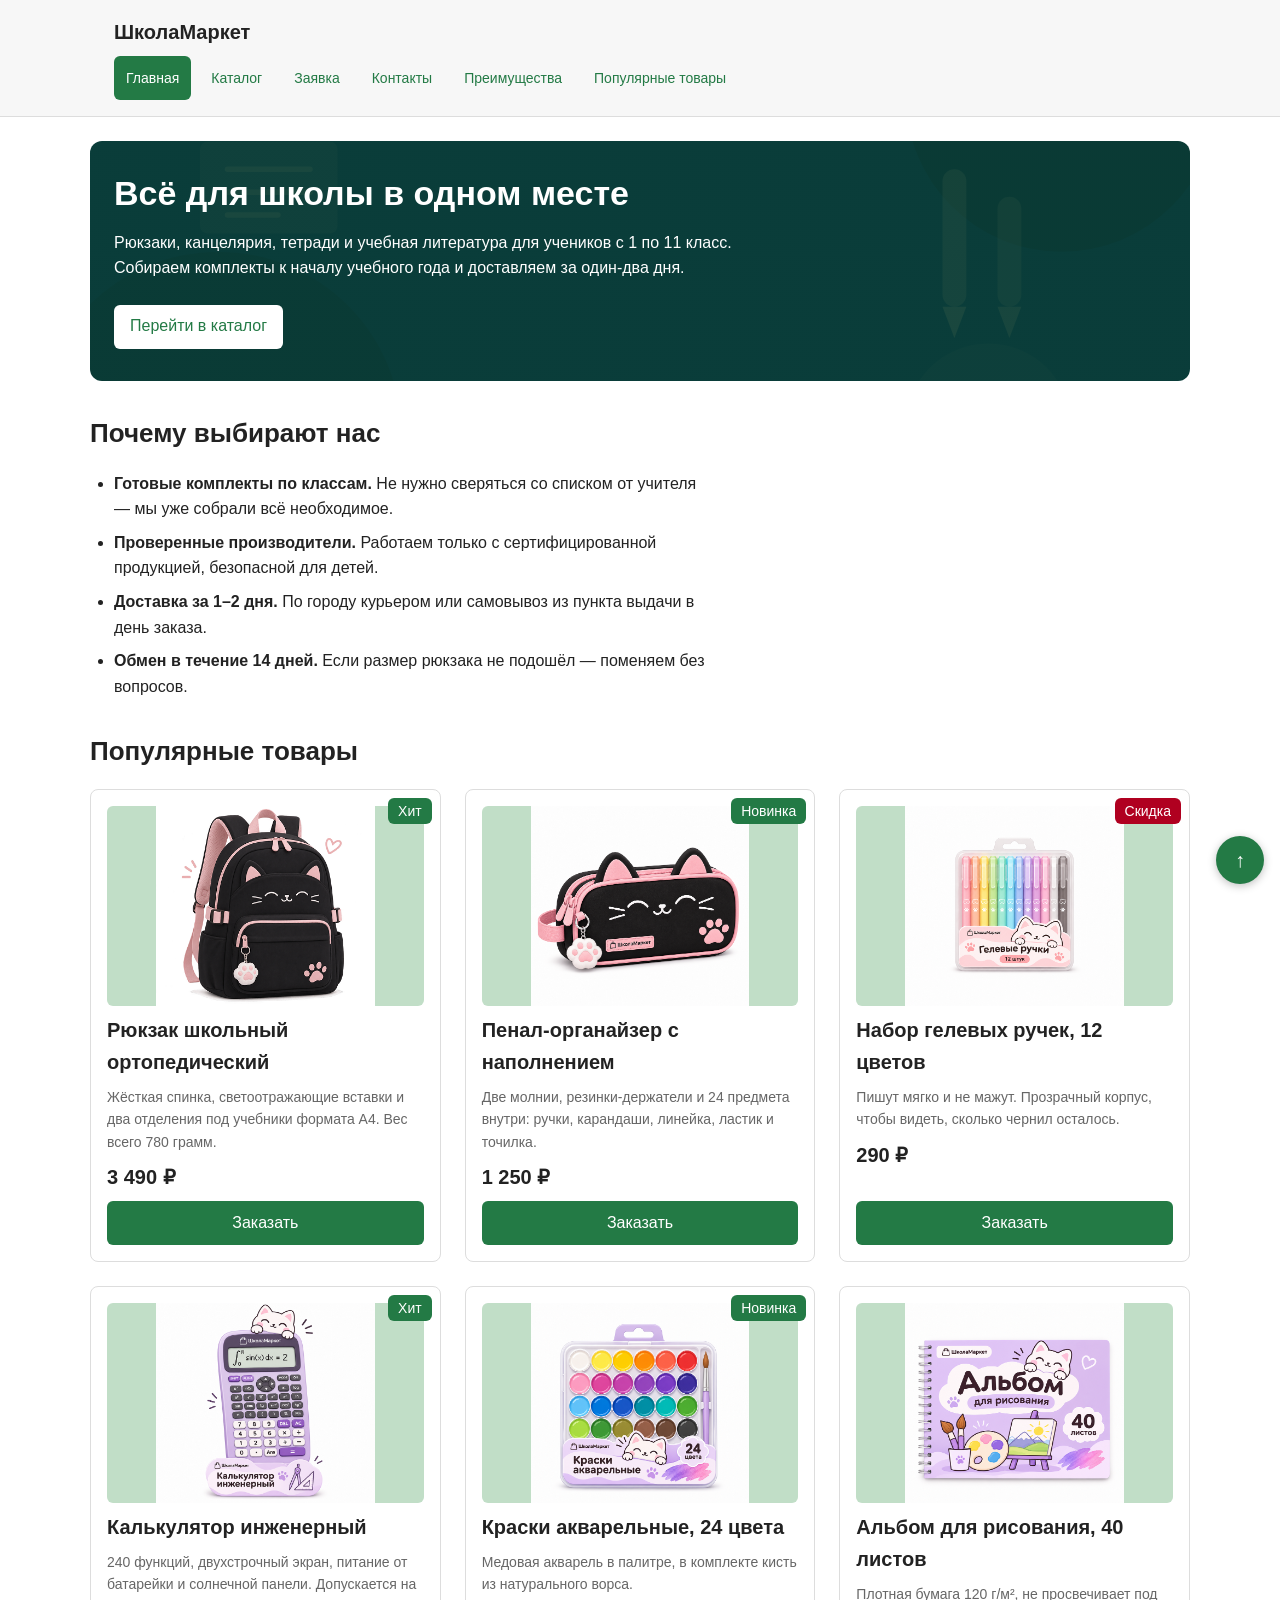
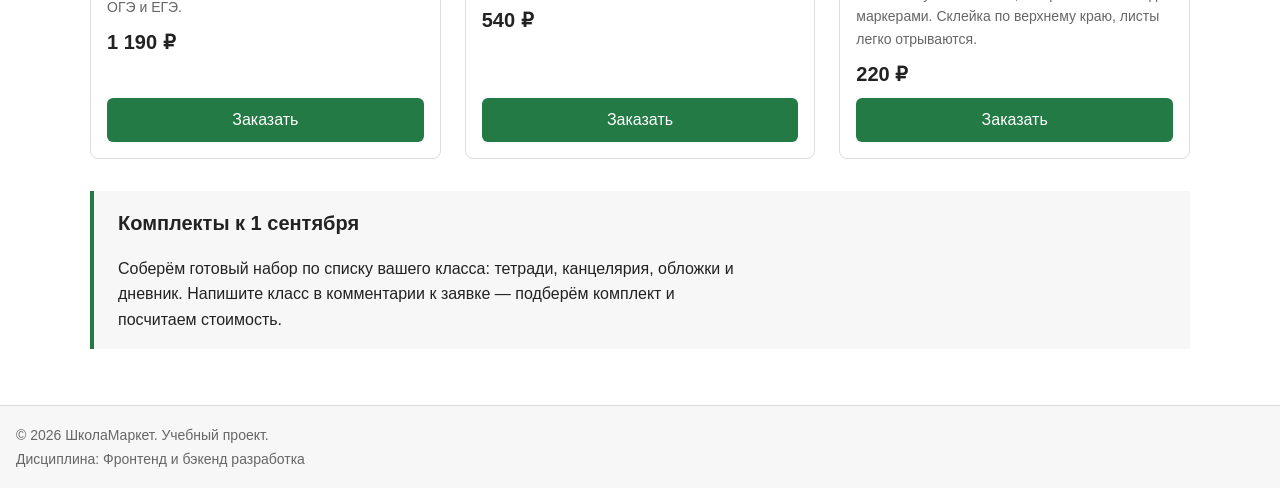
==== index.html @ c1080444 "chore: copy KR3 shop as base for KR4" ====
<!DOCTYPE html>
<html lang="ru">
<head>
  <meta charset="UTF-8">
  <meta name="viewport" content="width=device-width, initial-scale=1.0">
  <meta name="description" content="ШколаМаркет — школьные товары, канцелярия и учебная литература с доставкой.">
  <title>ШколаМаркет — школьные товары и канцелярия</title>
  <link rel="stylesheet" href="css/style.css">
  <link rel="stylesheet" href="css/responsive.css">
  <script src="js/main.js" defer></script>
</head>
<body id="top">
  <a class="skip-link" href="#main-content">
    Перейти к содержимому
  </a>
  <header class="site-header">
    <div class="site-header__inner">
      <a class="site-header__logo" href="index.html">ШколаМаркет</a>
      <nav class="site-nav" aria-label="Основная навигация">
        <ul class="site-nav__list">
          <li class="site-nav__item"><a class="site-nav__link site-nav__link--active" href="index.html" aria-current="page" >Главная</a></li>
          <li class="site-nav__item"><a class="site-nav__link" href="catalog.html">Каталог</a></li>
          <li class="site-nav__item"><a class="site-nav__link" href="order.html">Заявка</a></li>
          <li class="site-nav__item"><a class="site-nav__link" href="contacts.html">Контакты</a></li>
          <li class="site-nav__item"><a class="site-nav__link" href="index.html#advantages">Преимущества</a></li>
          <li class="site-nav__item"><a class="site-nav__link" href="index.html#popular">Популярные товары</a></li>
        </ul>
      </nav>
    </div>
  </header>

  <main id="main-content" tabindex="-1">
    <section class="hero">
      <h1 class="hero__title">Всё для школы в одном месте</h1>
      <p class="hero__text">
        Рюкзаки, канцелярия, тетради и учебная литература для учеников
        с 1 по 11 класс. Собираем комплекты к началу учебного года
        и доставляем за один-два дня.
      </p>
      <a class="button button--primary hero__button" href="catalog.html">Перейти в каталог</a>
    </section>

    <section class="section" id="advantages">
      <h2 class="section__title">Почему выбирают нас</h2>
      <ul class="advantages-list">
        <li class="advantages-list__item">
          <strong>Готовые комплекты по классам.</strong> Не нужно сверяться
          со списком от учителя — мы уже собрали всё необходимое.
        </li>
        <li class="advantages-list__item">
          <strong>Проверенные производители.</strong> Работаем только
          с сертифицированной продукцией, безопасной для детей.
        </li>
        <li class="advantages-list__item">
          <strong>Доставка за 1–2 дня.</strong> По городу курьером
          или самовывоз из пункта выдачи в день заказа.
        </li>
        <li class="advantages-list__item">
          <strong>Обмен в течение 14 дней.</strong> Если размер рюкзака
          не подошёл — поменяем без вопросов.
        </li>
      </ul>
    </section>

    <section class="section" id="popular">
      <h2 class="section__title">Популярные товары</h2>
      <div class="products-grid">

        <article class="product-card">
          <span class="product-card__badge product-card__badge--hit">Хит</span>
          <img
              class="product-card__image"
              src="images/backpack-800.png"
              srcset="images/backpack-400.png 400w,
                      images/backpack-800.png 800w"
              sizes="(max-width: 767px) calc(100vw - 66px),
                    (max-width: 1023px) 45vw,
                    350px"
              width="800"
              height="730"
              alt="Чёрный школьный рюкзак с розовыми лямками и кошачьей мордочкой"
              loading="lazy"
          >
          <h3 class="product-card__title">Рюкзак школьный ортопедический</h3>
          <p class="product-card__description">
            Жёсткая спинка, светоотражающие вставки и два отделения под
            учебники формата А4. Вес всего 780 грамм.
          </p>
          <p class="product-card__price">3 490 ₽</p>
          <button class="button button--primary product-card__button" type="button" data-product="Рюкзак школьный ортопедический">
            Заказать
          </button>
        </article>

        <article class="product-card">
          <span class="product-card__badge product-card__badge--new">Новинка</span>
          <img class="product-card__image"
              src="images/pencil-case.png"
              width="400" height="300"
              alt="Чёрно-розовый пенал с кошачьими ушками и брелоком" loading="lazy">

          <h3 class="product-card__title">
            Пенал-органайзер с наполнением
          </h3>
          <p class="product-card__description">
            Две молнии, резинки-держатели и 24 предмета внутри: ручки,
            карандаши, линейка, ластик и точилка.
          </p>
          <p class="product-card__price">1 250 ₽</p>
          <button class="button button--primary product-card__button" type="button" data-product="Пенал-органайзер с наполнением">
            Заказать
          </button>
        </article>

        <article class="product-card">
          <span class="product-card__badge product-card__badge--sale">Скидка</span>
          <img class="product-card__image" src="images/pens.png" width="400" height="300"
               alt="Набор гелевых ручек разных цветов" loading="lazy">
          <h3 class="product-card__title">Набор гелевых ручек, 12 цветов</h3>
          <p class="product-card__description">
            Пишут мягко и не мажут. Прозрачный корпус, чтобы видеть,
            сколько чернил осталось.
          </p>
          <p class="product-card__price">290 ₽</p>
          <button class="button button--primary product-card__button" type="button" data-product="Набор гелевых ручек, 12 цветов">
            Заказать
          </button>
        </article>
        
        <article class="product-card">
          <span class="product-card__badge product-card__badge--hit">Хит</span>
          <img class="product-card__image" src="images/calculator.png" width="400" height="300"
               alt="Инженерный калькулятор с большим экраном" loading="lazy">
          <h3 class="product-card__title">Калькулятор инженерный</h3>
          <p class="product-card__description">
            240 функций, двухстрочный экран, питание от батарейки
            и солнечной панели. Допускается на ОГЭ и ЕГЭ.
          </p>
          <p class="product-card__price">1 190 ₽</p>
          <button class="button button--primary product-card__button" type="button" data-product="Калькулятор инженерный">
            Заказать
          </button>
        </article>

        <article class="product-card">
          <span class="product-card__badge product-card__badge--new">Новинка</span>
          <img class="product-card__image" src="images/paints.png" width="400" height="300"
               alt="Палитра акварельных красок с кистью" loading="lazy">
          <h3 class="product-card__title">Краски акварельные, 24 цвета</h3>
          <p class="product-card__description">
            Медовая акварель в палитре, в комплекте кисть
            из натурального ворса.
          </p>
          <p class="product-card__price">540 ₽</p>
          <button class="button button--primary product-card__button" type="button" data-product="Краски акварельные, 24 цвета">
            Заказать
          </button>
        </article>

        <article class="product-card">
          <img class="product-card__image" src="images/album.png" width="400" height="300"
               alt="Альбом для рисования на пружине" loading="lazy">
          <h3 class="product-card__title">Альбом для рисования, 40 листов</h3>
          <p class="product-card__description">
            Плотная бумага 120 г/м², не просвечивает под маркерами.
            Склейка по верхнему краю, листы легко отрываются.
          </p>
          <p class="product-card__price">220 ₽</p>
          <button class="button button--primary product-card__button" type="button" data-product="Альбом для рисования, 40 листов">
            Заказать
          </button>
        </article>
      </div>
    </section>

    <aside class="aside-info">
      <h2 class="aside-info__title">Комплекты к 1 сентября</h2>
      <p class="aside-info__text">
        Соберём готовый набор по списку вашего класса: тетради, канцелярия,
        обложки и дневник. Напишите класс в комментарии к заявке — подберём
        комплект и посчитаем стоимость.
      </p>
    </aside>
  </main>

  <footer class="site-footer" id="contacts">
    <p>&copy; 2026 ШколаМаркет. Учебный проект.</p>
    <p>Дисциплина: Фронтенд и бэкенд разработка</p>
  </footer>

  <dialog class="order-dialog" id="order-dialog" aria-labelledby="order-dialog-title">
    <h2 class="order-dialog__title" id="order-dialog-title">Оформление заявки</h2>
    <form class="order-form" id="order-form" action="#" method="post" novalidate>
      <input id="selected-product" name="selected-product" type="hidden">

      <div class="order-form__field">
        <label class="order-form__label" for="order-name">Имя</label>
        <input class="order-form__input" id="order-name" name="name" type="text"
               placeholder="Введите ваше имя" minlength="2" autocomplete="given-name" required>
      </div>

      <div class="order-form__field">
        <label class="order-form__label" for="order-email">E-mail</label>
        <input class="order-form__input" id="order-email" name="email" type="email"
               placeholder="example@mail.ru" autocomplete="email" required>
      </div>

      <div class="order-form__field">
        <label class="order-form__label" for="order-phone">
          Телефон *
        </label>
        <input
          class="order-form__input"
          id="order-phone"
          name="phone"
          type="tel"
          inputmode="tel"
          autocomplete="tel"
          placeholder="+7 (900) 000-00-00"
          pattern="^\+7 \(\d{3}\) \d{3}-\d{2}-\d{2}$"
          aria-describedby="dialog-phone-hint"
          required
        >
        <small class="order-form__hint" id="dialog-phone-hint">
          Формат: +7 (900) 000-00-00
        </small>
      </div>

      <div class="order-form__field">
        <label class="order-form__label" for="order-date">Дата связи</label>
        <input class="order-form__input" id="order-date" name="date" type="date">
      </div>

      <div class="order-form__field">
        <label class="order-form__label" for="order-topic">Тема заявки</label>
        <select class="order-form__select" id="order-topic" name="topic" required>
          <option value="">Выберите тему</option>
          <option value="product">Заказ товара</option>
          <option value="set">Комплект к 1 сентября</option>
          <option value="consultation">Консультация</option>
          <option value="delivery">Доставка</option>
        </select>
      </div>

      <div class="order-form__field">
        <label class="order-form__label" for="order-comment">Комментарий</label>
        <textarea class="order-form__textarea" id="order-comment" name="comment" rows="4"
                  placeholder="Класс, список от учителя, пожелания по заказу"></textarea>
      </div>

      <div class="order-form__field order-form__field--checkbox">
        <label class="order-form__label">
          <input class="order-form__checkbox" id="order-agreement" name="agreement" type="checkbox" required>
          Я согласен на обработку данных
        </label>
      </div>

      <div class="order-form__actions">
        <button class="button button--secondary" type="button" id="close-order-dialog">Закрыть</button>
        <button class="button button--primary" type="submit">Отправить заявку</button>
      </div>
    </form>
  </dialog>

  <p class="success-message"
    id="success-message"
    role="status"
    hidden>
    Учебная заявка проверена. Данные не отправлялись.
  </p>

  <a class="scroll-top" href="#top" aria-label="Наверх">↑</a>
</body>
</html>
---- css/style.css ----
/* ===============================
   1. Переменные проекта
   =============================== */
:root {
  /* Цвета */
  --color-bg: #ffffff;
  --color-text: #222222;
  --color-muted: #666666;
  --color-primary: #237a45;
  --color-primary-dark: #17552f;
  --color-border: #dddddd;
  --color-surface: #f7f7f7;
  --color-surface-accent: #c1dec7;
  --color-danger: #b00020;
  --color-success: #237a45;
  --color-success-bg: #eefaf0;
  --color-white: #ffffff;

  /* Отступы */
  --space-xs: 4px;
  --space-sm: 8px;
  --space-md: 16px;
  --space-lg: 24px;
  --space-xl: 32px;

  /* Шкала размеров текста */
  --text-sm: 14px;
  --text-base: 16px;
  --text-lg: 20px;
  --text-xl: 26px;
  --text-2xl: 34px;

  /* Скругления */
  --radius-sm: 6px;
  --radius-md: 8px;
  --radius-lg: 12px;

  /* Размеры */
  --container-width: 1100px;
}

/* ===============================
   2. Базовые стили
   =============================== */
html {
  scroll-behavior: smooth;
}

:target {
  outline: 2px dashed var(--color-primary);
  outline-offset: 4px;
}

* {
  box-sizing: border-box;
}

body {
  margin: 0;
  font-family: Arial, sans-serif;
  font-size: var(--text-base);
  line-height: 1.6;
  color: var(--color-text);
  background-color: var(--color-bg);
  padding-bottom: 88px;
}

/* Картинки никогда не шире своего контейнера */
img {
  max-width: 100%;
  height: auto;
}

main {
  padding: var(--space-lg);
}

a {
  color: var(--color-primary);
}

a:hover {
  color: var(--color-primary-dark);
}

a:focus-visible {
  outline: 2px solid var(--color-primary);
  outline-offset: 3px;
}

/* ===============================
   3. Блок button
   =============================== */
.button {
  display: inline-block;
  padding: var(--space-sm) var(--space-md);
  border: none;
  border-radius: var(--radius-sm);
  font: inherit;
  font-size: var(--text-base);
  text-decoration: none;
  cursor: pointer;
}

.button--primary {
  color: var(--color-white);
  background-color: var(--color-primary);
}

.button--primary:hover {
  color: var(--color-white);
  background-color: var(--color-primary-dark);
}

.button--secondary {
  color: var(--color-primary);
  background-color: transparent;
  border: 1px solid var(--color-primary);
}

.button--secondary:hover {
  color: var(--color-white);
  background-color: var(--color-primary);
}

.button:focus-visible {
  outline: 2px solid var(--color-primary);
  outline-offset: 3px;
}

.button:disabled,
.button--disabled {
  opacity: 0.6;
  cursor: not-allowed;
}

/* ===============================
   4. Блок site-header (прилипает)
   =============================== */
.site-header {
  position: sticky;
  top: 0;
  z-index: 10;
  background-color: var(--color-surface);
  border-bottom: 1px solid var(--color-border);
}

.site-header__inner {
  max-width: var(--container-width);
  margin: 0 auto;
  padding: var(--space-md) var(--space-lg);
}

.site-header__logo {
  font-size: var(--text-lg);
  font-weight: 700;
  color: var(--color-text);
  text-decoration: none;
}

/* ===============================
   5. Блок site-nav
   =============================== */
.site-nav__list {
  display: flex;
  flex-wrap: wrap;
  justify-content: center;
  align-items: center;
  gap: var(--space-sm);
  padding: 0;
  margin: var(--space-sm) 0 0;
  list-style: none;
}

.site-nav__link {
  display: inline-block;
  padding: var(--space-xs) var(--space-md);
  font-size: var(--text-sm);
  color: var(--color-primary);
  text-decoration: none;
  border-radius: var(--radius-sm);
}

.site-nav__link:hover {
  color: var(--color-white);
  background-color: var(--color-primary);
}

.site-nav__link:focus-visible {
  outline: 2px solid var(--color-primary);
  outline-offset: 3px;
}

.site-nav__link--active {
  color: var(--color-white);
  background-color: var(--color-primary);
}

/* ===============================
   6. Блок breadcrumbs
   =============================== */
.breadcrumbs {
  max-width: var(--container-width);
  margin: 0 auto var(--space-md);
  font-size: var(--text-sm);
  color: var(--color-muted);
}

.breadcrumbs__link {
  color: var(--color-primary);
}

.breadcrumbs__link--inner::before,
.breadcrumbs__current::before {
  content: " / ";
  color: var(--color-muted);
}

/* ===============================
   7. Блок hero
   =============================== */
.hero {
  position: relative;
  max-width: var(--container-width);
  margin: 0 auto var(--space-xl);
  padding: var(--space-xl) var(--space-lg);
  background-image:
    linear-gradient(rgba(12, 55, 30, 0.82), rgba(12, 55, 30, 0.82)),
    url("../images/hero-bg.svg");
  background-size: cover;
  background-position: center;
  background-repeat: no-repeat;
  border-radius: var(--radius-lg);
  color: var(--color-white);
}

.hero__button {
  color: var(--color-primary);
  background-color: var(--color-white);
}

.hero__button:hover {
  color: var(--color-primary-dark);
  background-color: var(--color-surface-accent);
}

.hero__title {
  margin: 0 0 var(--space-md);
  font-size: var(--text-2xl);
}

.hero__text {
  max-width: 70ch;
  margin: 0 0 var(--space-lg);
}

/* ===============================
   8. Блок section
   =============================== */
.section {
  max-width: var(--container-width);
  margin: 0 auto var(--space-xl);
}

.section__title {
  margin: 0 0 var(--space-md);
  font-size: var(--text-xl);
}

.section p {
  max-width: 70ch;
}

/* ===============================
   9. Списки
   =============================== */
.advantages-list,
.contacts-list {
  max-width: 70ch;
  padding-left: var(--space-lg);
}

.advantages-list__item,
.contacts-list__item {
  margin-bottom: var(--space-sm);
}

/* ===============================
   10. Блок products-grid
   =============================== */
.products-grid {
  display: grid;
  grid-template-columns: repeat(3, minmax(0, 1fr));
  gap: var(--space-lg);
}

/* ===============================
   11. Блок product-card
   =============================== */
.product-card {
  position: relative;
  display: flex;
  flex-direction: column;
  gap: var(--space-sm);
  padding: var(--space-md);
  border: 1px solid var(--color-border);
  border-radius: var(--radius-md);
  background-color: var(--color-bg);
}

.product-card:hover {
  border-color: var(--color-primary);
}

.product-card__image {
  width: 100%;
  height: 150px;
  object-fit: contain;
  border-radius: var(--radius-sm);
  background-color: var(--color-surface-accent);
}

.product-card__badge {
  position: absolute;
  top: var(--space-sm);
  right: var(--space-sm);
  z-index: 1;
  padding: 2px 10px;
  font-size: var(--text-sm);
  color: var(--color-white);
  background-color: var(--color-primary);
  border-radius: var(--radius-sm);
}

.product-card__badge--hit {
  background-color: var(--color-primary);
}

.product-card__badge--new {
  background-color: var(--color-success);
}

.product-card__badge--sale {
  background-color: var(--color-danger);
}

.product-card__title {
  margin: 0;
  font-size: var(--text-lg);
}

.product-card__description {
  margin: 0;
  font-size: var(--text-sm);
  color: var(--color-muted);
}

.product-card__price {
  margin: 0;
  font-size: var(--text-lg);
  font-weight: 700;
}

.product-card__button {
  margin-top: auto;
  align-self: flex-start;
}

/* ===============================
   12. Блок product (страница товара)
   =============================== */
.product {
  max-width: var(--container-width);
  margin: 0 auto var(--space-xl);
  display: grid;
  grid-template-columns: minmax(0, 400px) minmax(0, 1fr);
  gap: var(--space-xl);
}

.product__media {
  position: relative;
  margin: 0;
}

.product__image {
  width: 100%;
  border-radius: var(--radius-md);
  background-color: var(--color-surface-accent);
}

.product__badge {
  position: absolute;
  top: var(--space-md);
  left: var(--space-md);
  z-index: 1;
  padding: var(--space-xs) var(--space-md);
  color: var(--color-white);
  background-color: var(--color-primary);
  border-radius: var(--radius-sm);
}

.product__caption {
  margin-top: var(--space-sm);
  font-size: var(--text-sm);
  color: var(--color-muted);
}

.product__title {
  margin: 0 0 var(--space-md);
  font-size: var(--text-xl);
}

.product__price {
  margin: 0 0 var(--space-md);
  font-size: var(--text-2xl);
  font-weight: 700;
  color: var(--color-primary);
}

.product__price-old {
  margin-left: var(--space-sm);
  font-size: var(--text-lg);
  font-weight: 400;
  color: var(--color-muted);
  text-decoration: line-through;
}

.product__text {
  margin: 0 0 var(--space-md);
}

.product__features {
  margin: 0 0 var(--space-lg);
  padding-left: var(--space-lg);
}

.product__feature {
  margin-bottom: var(--space-xs);
}

.product__actions {
  display: flex;
  flex-wrap: wrap;
  gap: var(--space-md);
}

/* ===============================
   13. Блок product-table
   =============================== */
.product-table {
  width: 100%;
  max-width: var(--container-width);
  border-collapse: collapse;
  border: 1px solid var(--color-border);
  border-radius: var(--radius-md);
  overflow: hidden;
}

.product-table__caption {
  margin-bottom: var(--space-sm);
  font-size: var(--text-sm);
  color: var(--color-muted);
  text-align: left;
}

.product-table__cell {
  padding: var(--space-sm) var(--space-md);
  border-bottom: 1px solid var(--color-border);
  text-align: left;
}

.product-table__head .product-table__cell {
  background-color: var(--color-primary);
  color: var(--color-white);
}

.product-table__row:nth-child(even) {
  background-color: var(--color-surface);
}

.product-table__row:hover {
  background-color: var(--color-surface-accent);
}

/* ===============================
   14. Блок aside-info
   =============================== */
.aside-info {
  max-width: var(--container-width);
  margin: 0 auto var(--space-xl);
  padding: var(--space-md) var(--space-lg);
  border-left: 4px solid var(--color-primary);
  background-color: var(--color-surface);
}

.aside-info__title {
  margin-top: 0;
  font-size: var(--text-lg);
}

.aside-info__text {
  max-width: 70ch;
  margin-bottom: 0;
}

/* ===============================
   15. Блок catalog-layout
   =============================== */
.catalog-layout {
  max-width: var(--container-width);
  margin: 0 auto var(--space-xl);
  display: grid;
  grid-template-columns: 240px minmax(0, 1fr);
  grid-template-areas: "filters products";
  gap: var(--space-lg);
}

.catalog-filters {
  grid-area: filters;
  align-self: start;
  position: sticky;
  top: 110px;
  padding: var(--space-md);
  border: 1px solid var(--color-border);
  border-radius: var(--radius-md);
  background-color: var(--color-surface);
}

.catalog-filters__title {
  margin-top: 0;
  font-size: var(--text-lg);
}

.catalog-products {
  grid-area: products;
}

/* ===============================
   16. Блок filters-form
   =============================== */
.filters-form {
  display: grid;
  gap: var(--space-md);
}

.filters-form__group {
  margin: 0;
  padding: var(--space-sm) var(--space-md);
  border: 1px solid var(--color-border);
  border-radius: var(--radius-sm);
}

.filters-form__legend {
  font-size: var(--text-sm);
  font-weight: 700;
}

.filters-form__label {
  display: block;
  margin-bottom: var(--space-xs);
  font-size: var(--text-sm);
}

.filters-form__input,
.filters-form__select {
  width: 100%;
  margin-bottom: var(--space-sm);
  padding: 6px 10px;
  border: 1px solid var(--color-border);
  border-radius: var(--radius-sm);
  font: inherit;
  font-size: var(--text-sm);
}

/* ===============================
   17. Блок order-layout
   =============================== */
.order-layout {
  max-width: var(--container-width);
  margin: 0 auto var(--space-xl);
  display: grid;
  grid-template-columns: minmax(0, 1fr) 280px;
  gap: var(--space-xl);
}

.order-layout__info {
  align-self: start;
  padding: var(--space-md);
  border-left: 4px solid var(--color-primary);
  background-color: var(--color-surface);
}

.order-info__title {
  margin-top: 0;
  font-size: var(--text-lg);
}

.order-info__text {
  font-size: var(--text-sm);
  color: var(--color-muted);
}

.order-steps {
  padding-left: var(--space-lg);
}

.order-steps__item {
  margin-bottom: var(--space-sm);
  font-size: var(--text-sm);
}

/* ===============================
   18. Блок order-dialog
   =============================== */
.order-dialog {
  width: min(100% - 32px, 560px);
  padding: var(--space-lg);
  border: none;
  border-radius: var(--radius-lg);
}

.order-dialog::backdrop {
  background-color: rgba(0, 0, 0, 0.5);
}

.order-dialog__title {
  margin-top: 0;
  font-size: var(--text-xl);
}

/* ===============================
   19. Блок order-form
   =============================== */
.order-form__group {
  margin: 0 0 var(--space-lg);
  padding: var(--space-md);
  border: 1px solid var(--color-border);
  border-radius: var(--radius-md);
}

.order-form__legend {
  padding: 0 var(--space-sm);
  font-size: var(--text-lg);
  font-weight: 700;
}

.order-form__field {
  margin-bottom: var(--space-md);
}

.order-form__label {
  display: block;
  margin-bottom: var(--space-xs);
}

.order-form__input,
.order-form__select,
.order-form__textarea {
  width: 100%;
  padding: 10px 12px;
  border: 1px solid var(--color-border);
  border-radius: var(--radius-sm);
  font: inherit;
  font-size: var(--text-base);
}

.order-form__input:hover,
.order-form__select:hover,
.order-form__textarea:hover {
  border-color: var(--color-primary);
}

.order-form__input:focus-visible,
.order-form__select:focus-visible,
.order-form__textarea:focus-visible {
  outline: 2px solid var(--color-primary);
  outline-offset: 3px;
}

.order-form__checkbox {
  width: auto;
  margin-right: var(--space-xs);
}

.order-form__hint {
  display: block;
  margin-top: var(--space-xs);
  font-size: var(--text-sm);
  color: var(--color-muted);
}

.order-form__actions {
  display: flex;
  flex-wrap: wrap;
  gap: var(--space-md);
  margin-top: var(--space-lg);
}

/* Подсветка ошибочных полей (aria-invalid ставит js/main.js) */
[aria-invalid="true"] {
  border-color: var(--color-danger);
}

/* ===============================
   20. Блок success-message
   =============================== */
.success-message {
  max-width: var(--container-width);
  margin: var(--space-lg) auto;
  padding: var(--space-md);
  border-left: 4px solid var(--color-success);
  background-color: var(--color-success-bg);
}

/* ===============================
   21. Блок site-footer
   =============================== */
.site-footer {
  position: fixed;
  left: 0;
  right: 0;
  bottom: 0;
  z-index: 15;
  padding: var(--space-sm) var(--space-lg);
  font-size: var(--text-sm);
  color: var(--color-muted);
  background-color: var(--color-surface);
  border-top: 1px solid var(--color-border);
}

.site-footer p {
  margin: 2px 0;
}

/* ===============================
   22. Блок scroll-top (кнопка «Наверх»)
   =============================== */
.scroll-top {
  position: fixed;
  right: var(--space-lg);
  bottom: 100px;
  z-index: 20;
  width: 48px;
  height: 48px;
  display: flex;
  align-items: center;
  justify-content: center;
  font-size: var(--text-lg);
  color: var(--color-white);
  background-color: var(--color-primary);
  border-radius: 50%;
  text-decoration: none;
  box-shadow: 0 2px 8px rgba(0, 0, 0, 0.25);
}

.scroll-top:hover {
  color: var(--color-white);
  background-color: var(--color-primary-dark);
}
---- css/responsive.css ----
/* Базовая адаптация: сначала мобильные экраны */
img,
video {
  max-width: 100%;
  height: auto;
}

body {
  padding-bottom: 0;
  overflow-wrap: break-word;
}

main {
  padding: 16px;
}

/* Элементы сеток могут сжиматься до ширины экрана */
.products-grid > *,
.catalog-layout > *,
.product > *,
.order-layout > * {
  min-width: 0;
}

fieldset {
  min-width: 0;
}

.site-header {
  position: static;
}

.site-header__inner {
  padding: 12px 16px;
}

.site-nav__list {
  justify-content: flex-start;
}

.site-nav__link {
  display: inline-flex;
  align-items: center;
  min-height: 44px;
  padding: 8px 12px;
}

.hero {
  padding: 24px 16px;
}

.hero__title {
  font-size: clamp(26px, 5vw, 34px);
  line-height: 1.2;
}

.products-grid,
.product,
.order-layout {
  grid-template-columns: minmax(0, 1fr);
}

.catalog-layout {
  grid-template-columns: minmax(0, 1fr);
  grid-template-areas:
    "filters"
    "products";
}

.catalog-filters {
  position: static;
}

.product-card__image {
  height: 200px;
  object-fit: contain;
}

.product__actions,
.order-form__actions {
  flex-direction: column;
  align-items: stretch;
}

.button {
  min-height: 44px;
  text-align: center;
}

input,
select,
textarea {
  max-width: 100%;
  font-size: 16px;
}

.filters-form__input,
.filters-form__select {
  min-height: 44px;
  font-size: 16px;
}

/* Сюда позже обернём таблицу в HTML */
.table-wrapper {
  max-width: 100%;
  overflow-x: auto;
}

.table-wrapper .product-table {
  min-width: 600px;
}

.order-dialog {
  max-height: calc(100dvh - 32px);
  overflow-y: auto;
  padding: 16px;
}

.site-footer {
  position: static;
  padding: 16px;
}

.scroll-top {
  right: 16px;
  bottom: 16px;
}

/* Фокус для управления с клавиатуры */
:focus-visible {
  outline: 3px solid var(--color-primary-dark);
  outline-offset: 3px;
}

.hero :focus-visible {
  outline-color: var(--color-white);
}

/* Планшеты */
@media (min-width: 768px) {
  main {
    padding: 24px;
  }

  .site-header__inner {
    padding: 16px 24px;
  }

  .hero {
    padding: 32px 24px;
  }

  .products-grid {
    grid-template-columns: repeat(2, minmax(0, 1fr));
  }

  .product {
    grid-template-columns: minmax(0, 1fr) minmax(0, 1fr);
  }

  .product__actions,
  .order-form__actions {
    flex-direction: row;
  }
}

/* Компьютеры */
@media (min-width: 1024px) {
  .products-grid {
    grid-template-columns: repeat(3, minmax(0, 1fr));
  }

  .catalog-layout {
    grid-template-columns: 240px minmax(0, 1fr);
    grid-template-areas: "filters products";
  }

  .product {
    grid-template-columns: minmax(0, 400px) minmax(0, 1fr);
  }

  .order-layout {
    grid-template-columns: minmax(0, 1fr) 280px;
  }
}

/* Учитываем настройку уменьшения анимации */
@media (prefers-reduced-motion: reduce) {
  html {
    scroll-behavior: auto;
  }
}

.skip-link {
  position: fixed;
  top: 8px;
  left: 8px;
  z-index: 100;
  padding: 12px 16px;
  color: #fff;
  background: var(--color-primary-dark);
  border-radius: 6px;
  transform: translateY(-200%);
}

.skip-link:focus {
  transform: translateY(0);
}
/* Удобная область нажатия на подписи фильтров */
.filters-form__label {
  display: flex;
  align-items: center;
  gap: 8px;
  min-height: 44px;
}

.filters-form__checkbox {
  flex-shrink: 0;
  width: 20px;
  height: 20px;
  accent-color: var(--color-primary);
}

/* На планшете фильтры располагаются в ряд над товарами */
@media (min-width: 768px) and (max-width: 1023px) {
  .filters-form {
    grid-template-columns: repeat(3, minmax(0, 1fr));
    align-items: start;
  }

  .filters-form > .button {
    grid-column: 1 / -1;
    justify-self: start;
  }
}

/* С боковым фильтром три карточки слишком узкие */
@media (min-width: 1024px) {
  .catalog-products .products-grid {
    grid-template-columns: repeat(2, minmax(0, 1fr));
  }
}

/* Длинные названия товаров не расширяют форму */
.order-form,
.order-layout__form {
  min-width: 0;
}

.order-form__select {
  width: 100%;
  min-width: 0;
}

.order-form__textarea {
  resize: vertical;
}

/* Удобное нажатие на согласие */
.order-form__field--checkbox .order-form__label {
  display: flex;
  align-items: flex-start;
  gap: 10px;
  min-height: 44px;
}

.order-form__checkbox {
  flex: 0 0 auto;
  width: 20px;
  height: 20px;
  margin: 3px 0 0;
  accent-color: var(--color-primary);
}

/* Кнопки товаров на всю ширину карточки */
.product-card__button {
  align-self: stretch;
  width: 100%;
  margin-top: auto;
  display: flex;
  align-items: center;
  justify-content: center;
}

/* Поля страницы заявки: одна колонка на телефоне */
.order-form--page .order-form__group {
  display: grid;
  grid-template-columns: minmax(0, 1fr);
  gap: 16px;
}

.order-form--page .order-form__field {
  min-width: 0;
  margin-bottom: 0;
}

/* Длинные поля занимают всю строку */
.order-form--page .order-form__field--wide {
  grid-column: 1 / -1;
}

/* Две колонки, когда для полей достаточно места */
@media (min-width: 768px) {
  .order-form--page .order-form__group {
    grid-template-columns: repeat(2, minmax(0, 1fr));
  }
}
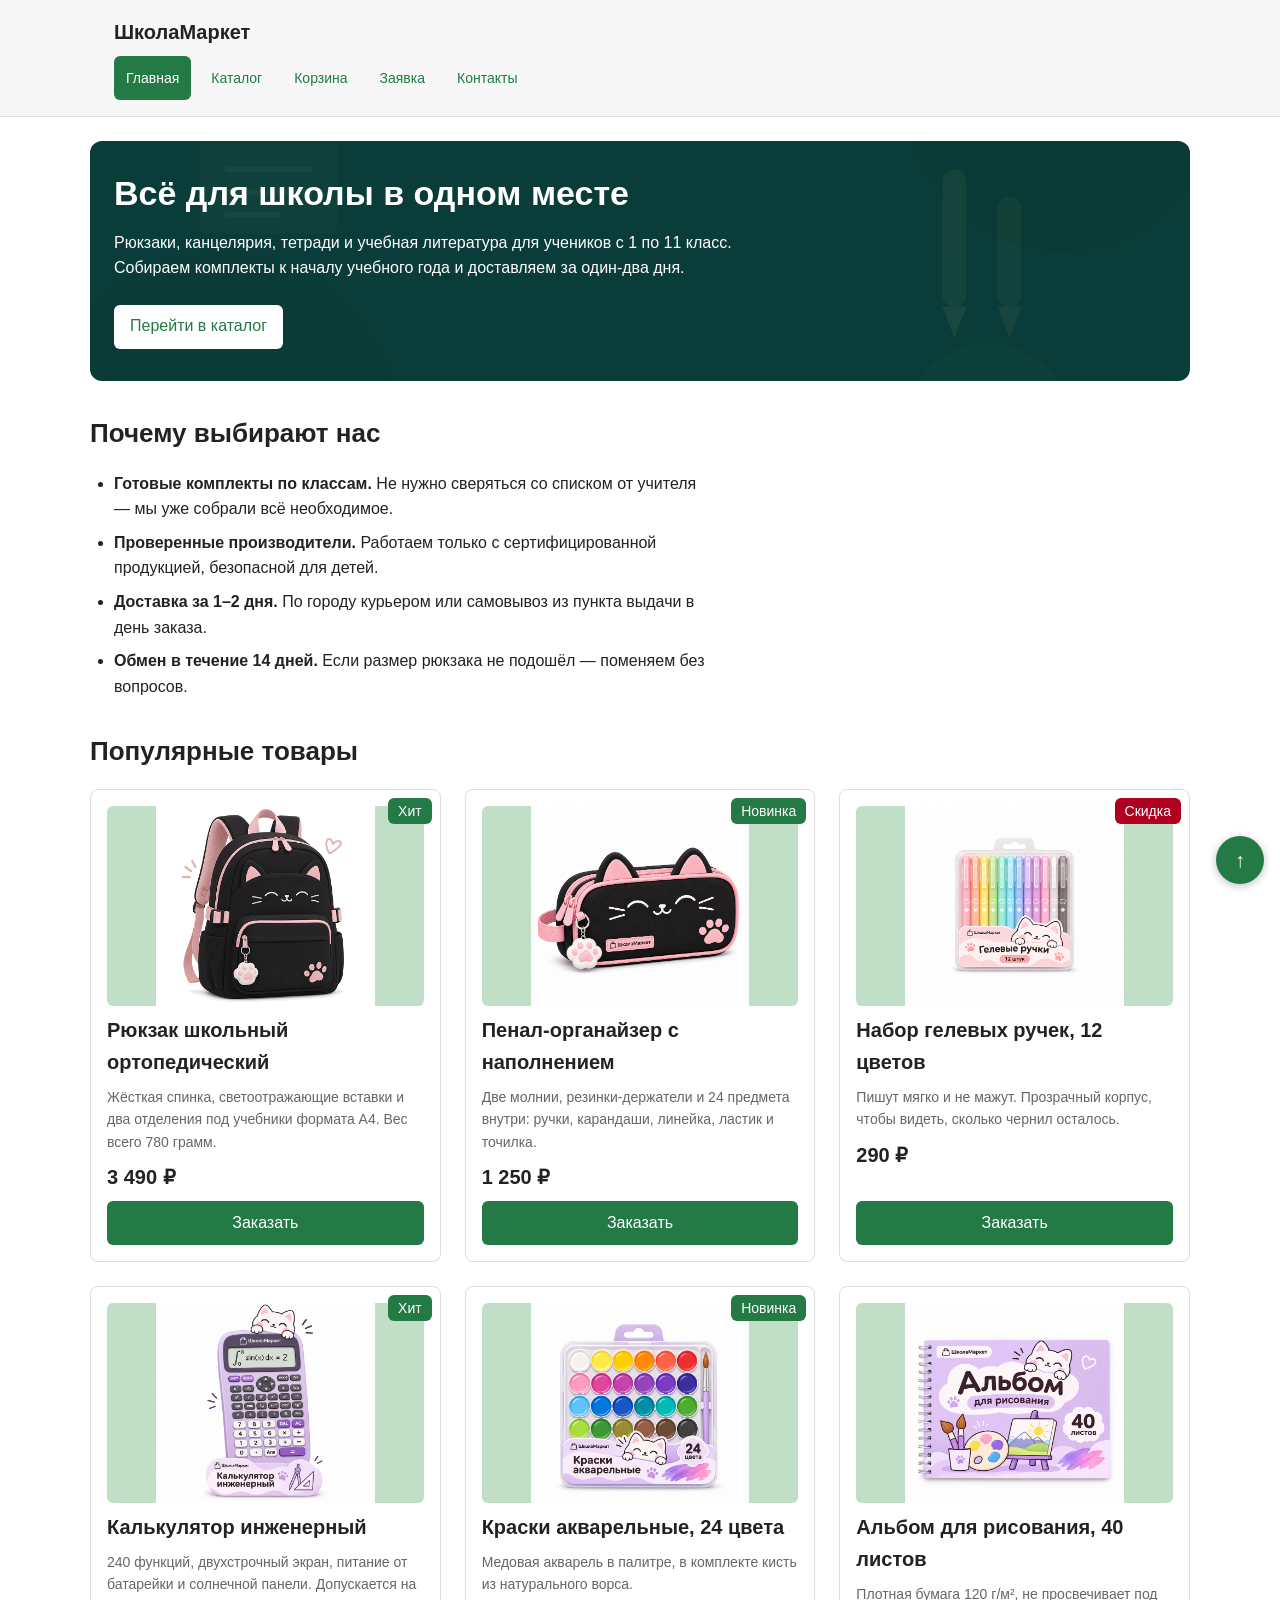
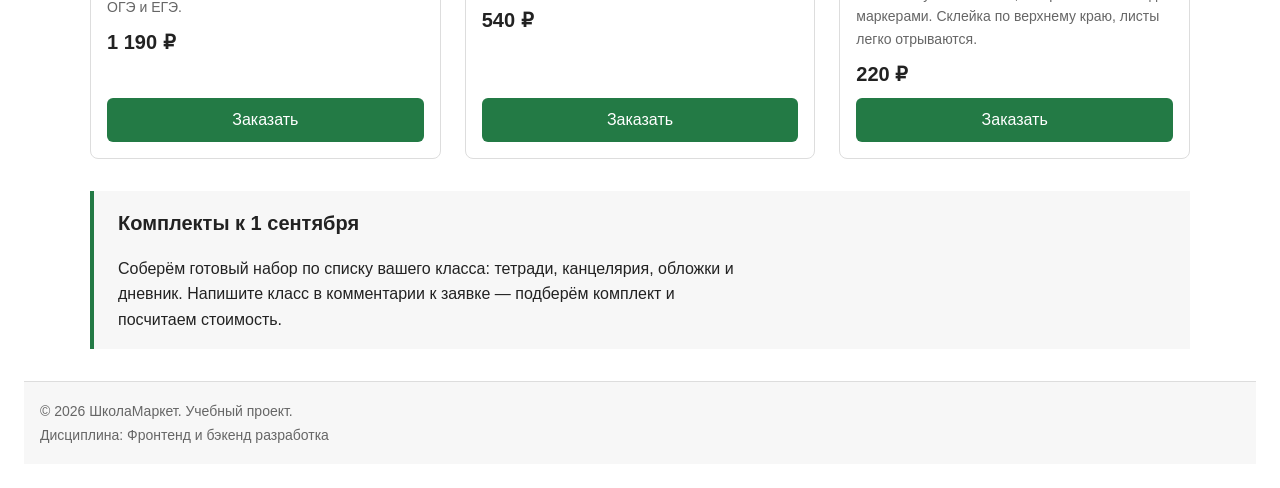
==== commit f333d2bc: "feat: add interactive catalog, cart, promo and form validation" ====
--- a/index.html
+++ b/index.html
@@ -7,6 +7,8 @@
   <title>ШколаМаркет — школьные товары и канцелярия</title>
   <link rel="stylesheet" href="css/style.css">
   <link rel="stylesheet" href="css/responsive.css">
+  <script src="js/data.js" defer></script>
+  <script src="js/modal.js" defer></script>
   <script src="js/main.js" defer></script>
 </head>
 <body id="top">
@@ -20,10 +22,11 @@
         <ul class="site-nav__list">
           <li class="site-nav__item"><a class="site-nav__link site-nav__link--active" href="index.html" aria-current="page" >Главная</a></li>
           <li class="site-nav__item"><a class="site-nav__link" href="catalog.html">Каталог</a></li>
+          <li class="site-nav__item"><a class="site-nav__link" href="cart.html">Корзина</a></li>
           <li class="site-nav__item"><a class="site-nav__link" href="order.html">Заявка</a></li>
           <li class="site-nav__item"><a class="site-nav__link" href="contacts.html">Контакты</a></li>
-          <li class="site-nav__item"><a class="site-nav__link" href="index.html#advantages">Преимущества</a></li>
-          <li class="site-nav__item"><a class="site-nav__link" href="index.html#popular">Популярные товары</a></li>
+          
+          
         </ul>
       </nav>
     </div>
@@ -181,7 +184,6 @@
         комплект и посчитаем стоимость.
       </p>
     </aside>
-  </main>
 
   <footer class="site-footer" id="contacts">
     <p>&copy; 2026 ШколаМаркет. Учебный проект.</p>
--- a/css/responsive.css
+++ b/css/responsive.css
@@ -304,4 +304,62 @@
   .order-form--page .order-form__group {
     grid-template-columns: repeat(2, minmax(0, 1fr));
   }
+}
+
+.cart-list {
+  display: grid;
+  gap: 24px;
+}
+
+.cart-item {
+  display: grid;
+  grid-template-columns: minmax(0, 1fr);
+  gap: 16px;
+  padding: 16px;
+  border: 1px solid var(--color-border);
+  border-radius: var(--radius-md);
+}
+
+.cart-item > * {
+  min-width: 0;
+}
+
+.cart-item__image {
+  width: 100%;
+  height: 180px;
+  object-fit: contain;
+}
+
+.cart-item__title {
+  margin-top: 0;
+  font-size: 20px;
+}
+
+.cart-item__quantity {
+  display: block;
+  width: 100%;
+  max-width: 140px;
+  margin-top: 8px;
+}
+
+.cart-total {
+  font-size: 24px;
+}
+
+@media (min-width: 768px) {
+  .cart-item {
+    grid-template-columns: 180px minmax(0, 1fr);
+    padding: 24px;
+  }
+}
+
+.form-error {
+  display: block;
+  margin-top: 6px;
+  color: var(--color-danger);
+  font-size: 14px;
+}
+
+.form-error[hidden] {
+  display: none;
 }
